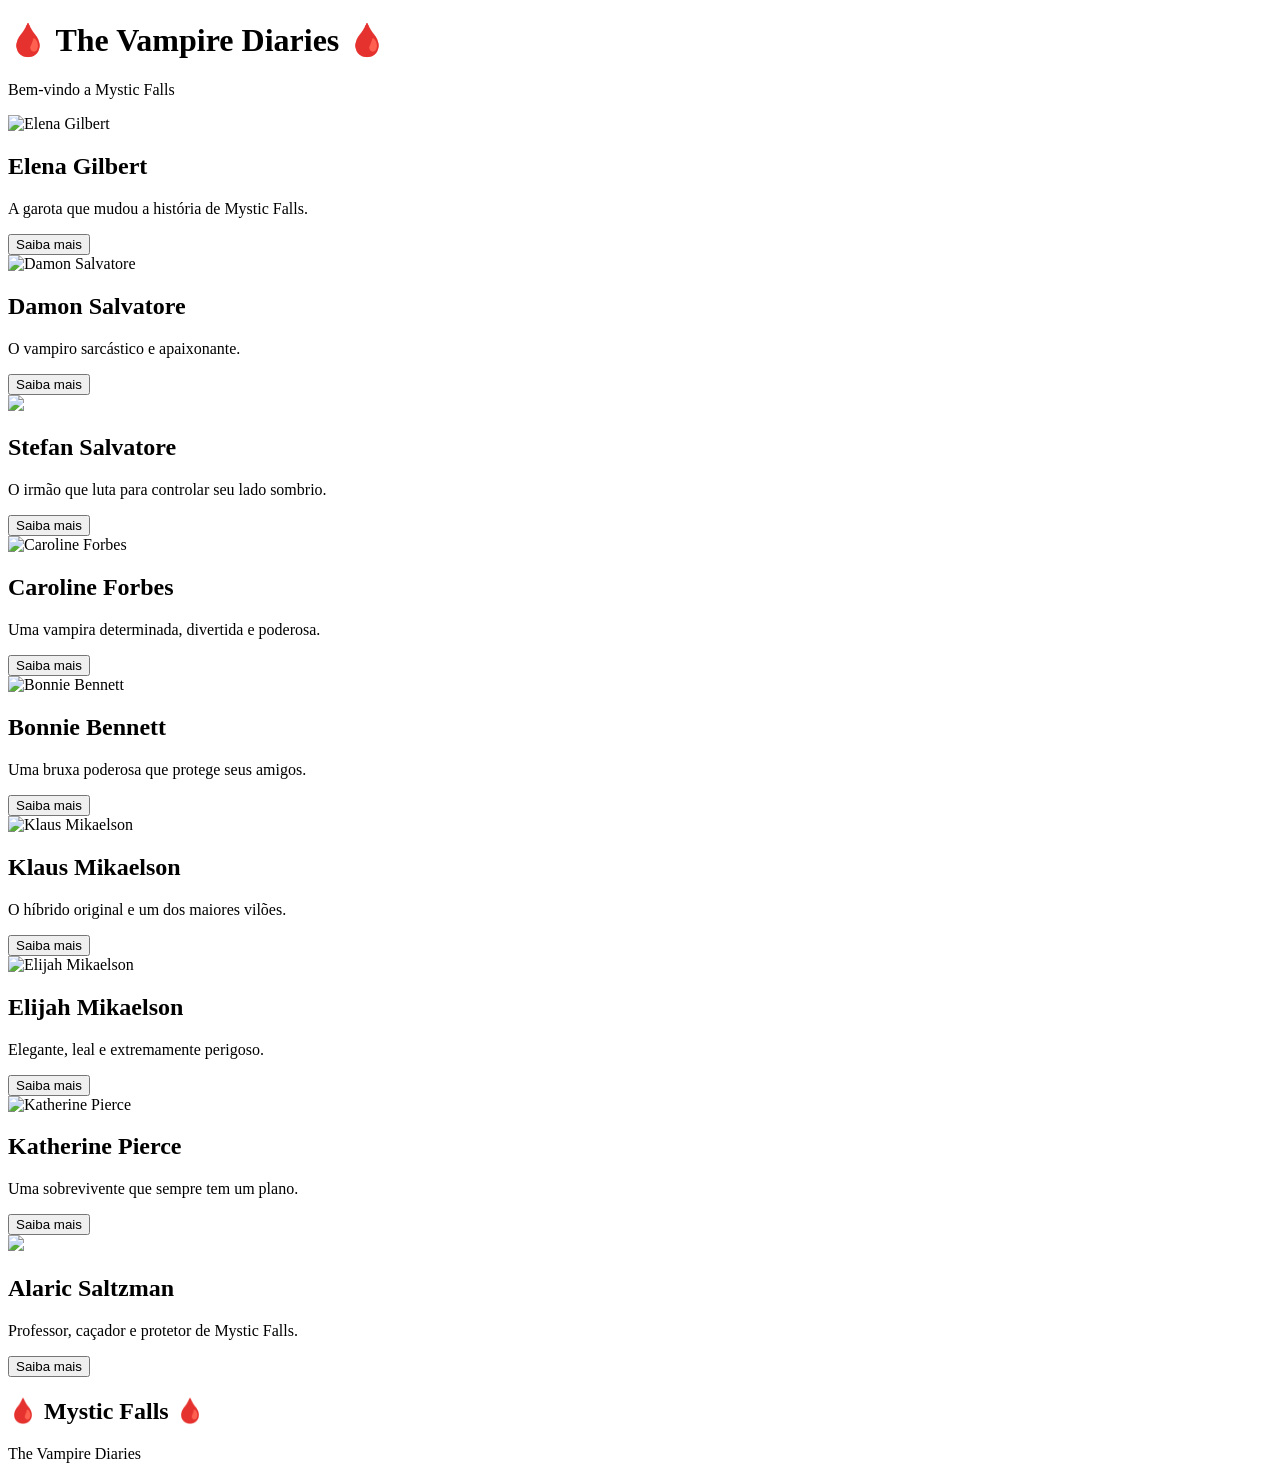
==== index.html @ 8960822f "Add files via upload" ====
<!DOCTYPE html>
<html lang="pt-BR">

<head>
    <meta charset="UTF-8">
    <meta name="viewport" content="width=device-width, initial-scale=1.0">
    <link rel="stylesheet" href="estilo.css">
    <title>The Vampire Diaries</title>
</head>

<body>

    <header>
        <h1>🩸 The Vampire Diaries 🩸</h1>
        <p>Bem-vindo a Mystic Falls</p>
    </header>

    <main>

        <div class="carta">
            <img src="https://encrypted-tbn0.gstatic.com/images?q=tbn:ANd9GcTzR7rph8L32gZEvXyWoQNfBjqVbIJA25y3wlsZLaKICQ&s=10" alt="Elena Gilbert">
            <h2>Elena Gilbert</h2>
            <p>A garota que mudou a história de Mystic Falls.</p>
            <button>Saiba mais</button>
        </div>

        <div class="carta">
            <img src="https://encrypted-tbn0.gstatic.com/images?q=tbn:ANd9GcSBvBLB5_7rWt_IcllbzPGZ4CF_elEvmKQqsPY3KsYUHA&s=10" alt="Damon Salvatore">
            <h2>Damon Salvatore</h2>
            <p>O vampiro sarcástico e apaixonante.</p>
            <button>Saiba mais</button>
        </div>

        <div class="carta">
            <img src="https://encrypted-tbn0.gstatic.com/images?q=tbn:ANd9GcSUQVvb8m-FnFYBumvJUGu-j1D2ZQr4YIQB0I7F3fX8uA&s=10" alhttps:t="Stefan Salvatore">
            <h2>Stefan Salvatore</h2>
            <p>O irmão que luta para controlar seu lado sombrio.</p>
            <button>Saiba mais</button>
        </div>

        <div class="carta">
            <img src="https://encrypted-tbn0.gstatic.com/images?q=tbn:ANd9GcRxNAnHGVhQoITVH6LRXyh4jAyGE1XQjYu2d-W3TDOiuQ&s=10" alt="Caroline Forbes">
            <h2>Caroline Forbes</h2>
            <p>Uma vampira determinada, divertida e poderosa.</p>
            <button>Saiba mais</button>
        </div>

        <div class="carta">
            <img src="https://encrypted-tbn0.gstatic.com/images?q=tbn:ANd9GcSMsZ8YcOAcZOAdJkZ7ElQXfpRwoG2SbflEwYPq-q27hA&s=10" alt="Bonnie Bennett">
            <h2>Bonnie Bennett</h2>
            <p>Uma bruxa poderosa que protege seus amigos.</p>
            <button>Saiba mais</button>
        </div>

        <div class="carta">
            <img src="https://encrypted-tbn0.gstatic.com/images?q=tbn:ANd9GcSlw19nx0emsfymuqScqRJ4_xnSN9DISHV6dxFSrGnD1A&s=10" alt="Klaus Mikaelson">
            <h2>Klaus Mikaelson</h2>
            <p>O híbrido original e um dos maiores vilões.</p>
            <button>Saiba mais</button>
        </div>

        <div class="carta">
            <img src="https://encrypted-tbn0.gstatic.com/images?q=tbn:ANd9GcSbzILSU-mzT9tTA_PAT6TaslO7KKo3iJJAeh451ixdPg&s=10" alt="Elijah Mikaelson">
            <h2>Elijah Mikaelson</h2>
            <p>Elegante, leal e extremamente perigoso.</p>
            <button>Saiba mais</button>
        </div>

        <div class="carta">
            <img src="https://encrypted-tbn0.gstatic.com/images?q=tbn:ANd9GcRBhEwV11uPOP3IUADNDyqNce2_8xW5xZxwER7SuhMdcQ&s=10" alt="Katherine Pierce">
            <h2>Katherine Pierce</h2>
            <p>Uma sobrevivente que sempre tem um plano.</p>
            <button>Saiba mais</button>
        </div>

        <div class="carta">
            <img src="https://encrypted-tbn0.gstatic.com/images?q=tbn:ANd9GcR4GDQT5atjcJW6O8Ehw42mICUARc-qXi-j438ROzDrlA&s=10" alhttps:t="Alaric Saltzman">
            <h2>Alaric Saltzman</h2>
            <p>Professor, caçador e protetor de Mystic Falls.</p>
            <button>Saiba mais</button>
        </div>

    </main>

    <footer>
        <h2>🩸 Mystic Falls 🩸</h2>
        <p>The Vampire Diaries</p>
    </footer>

</body>
</html>
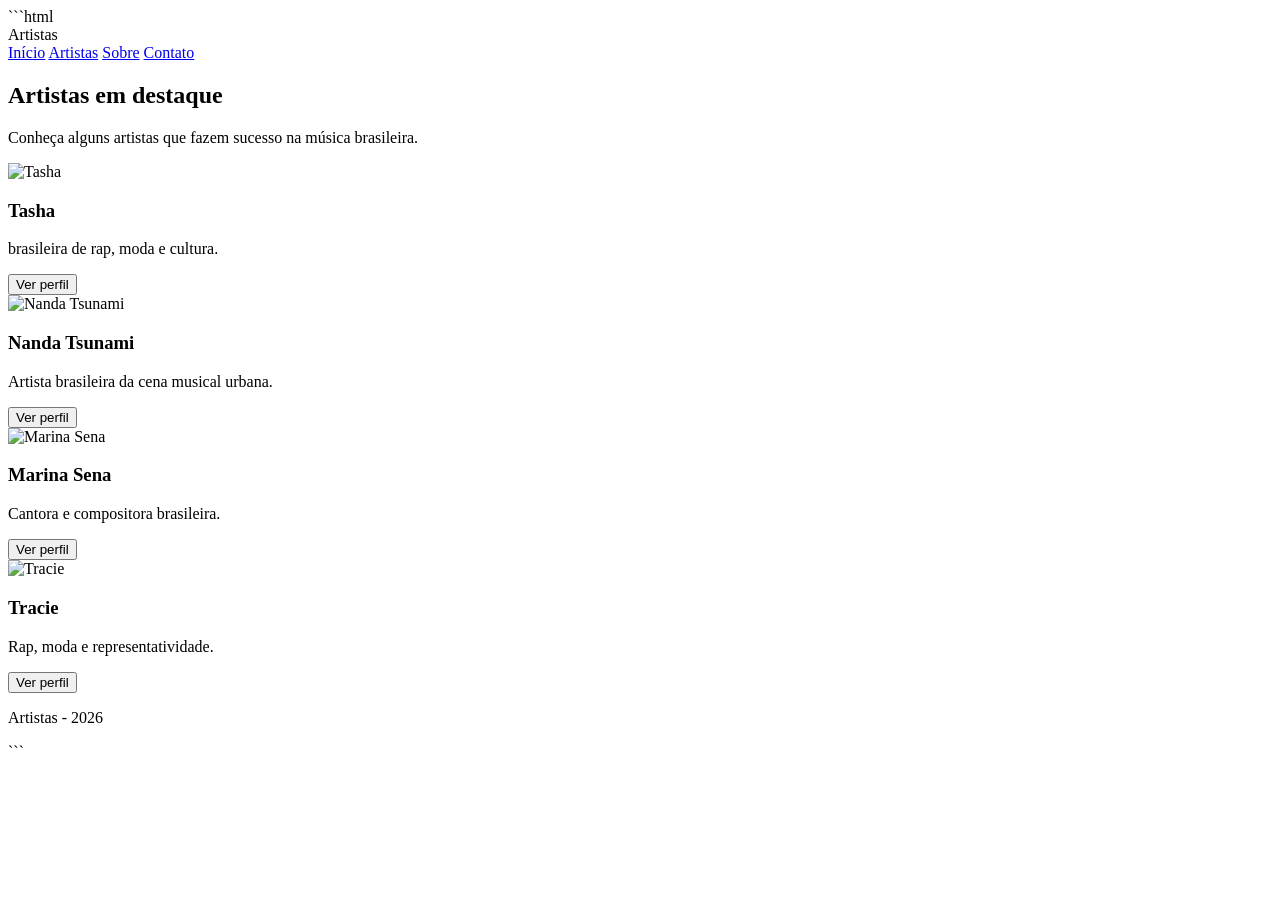
==== commit e0913ae2: "Add files via upload" ====
--- a/index.html
+++ b/index.html
@@ -1,91 +1,155 @@
+```html
 <!DOCTYPE html>
-<html lang="pt-BR">
+<html lang="pt-br">
 
 <head>
     <meta charset="UTF-8">
     <meta name="viewport" content="width=device-width, initial-scale=1.0">
+    <title>Artistas</title>
+
     <link rel="stylesheet" href="estilo.css">
-    <title>The Vampire Diaries</title>
 </head>
 
 <body>
 
     <header>
-        <h1>🩸 The Vampire Diaries 🩸</h1>
-        <p>Bem-vindo a Mystic Falls</p>
+
+        <div class="logo">
+            Artistas
+        </div>
+
+        <nav>
+            <a href="#">Início</a>
+            <a href="#">Artistas</a>
+            <a href="#">Sobre</a>
+            <a href="#">Contato</a>
+        </nav>
+
     </header>
+
 
     <main>
 
-        <div class="carta">
-            <img src="https://encrypted-tbn0.gstatic.com/images?q=tbn:ANd9GcTzR7rph8L32gZEvXyWoQNfBjqVbIJA25y3wlsZLaKICQ&s=10" alt="Elena Gilbert">
-            <h2>Elena Gilbert</h2>
-            <p>A garota que mudou a história de Mystic Falls.</p>
-            <button>Saiba mais</button>
-        </div>
+        <section class="produtos-section">
 
-        <div class="carta">
-            <img src="https://encrypted-tbn0.gstatic.com/images?q=tbn:ANd9GcSBvBLB5_7rWt_IcllbzPGZ4CF_elEvmKQqsPY3KsYUHA&s=10" alt="Damon Salvatore">
-            <h2>Damon Salvatore</h2>
-            <p>O vampiro sarcástico e apaixonante.</p>
-            <button>Saiba mais</button>
-        </div>
+            <h2>Artistas em destaque</h2>
 
-        <div class="carta">
-            <img src="https://encrypted-tbn0.gstatic.com/images?q=tbn:ANd9GcSUQVvb8m-FnFYBumvJUGu-j1D2ZQr4YIQB0I7F3fX8uA&s=10" alhttps:t="Stefan Salvatore">
-            <h2>Stefan Salvatore</h2>
-            <p>O irmão que luta para controlar seu lado sombrio.</p>
-            <button>Saiba mais</button>
-        </div>
+            <p class="subtitulo">
+                Conheça alguns artistas que fazem sucesso na música brasileira.
+            </p>
 
-        <div class="carta">
-            <img src="https://encrypted-tbn0.gstatic.com/images?q=tbn:ANd9GcRxNAnHGVhQoITVH6LRXyh4jAyGE1XQjYu2d-W3TDOiuQ&s=10" alt="Caroline Forbes">
-            <h2>Caroline Forbes</h2>
-            <p>Uma vampira determinada, divertida e poderosa.</p>
-            <button>Saiba mais</button>
-        </div>
 
-        <div class="carta">
-            <img src="https://encrypted-tbn0.gstatic.com/images?q=tbn:ANd9GcSMsZ8YcOAcZOAdJkZ7ElQXfpRwoG2SbflEwYPq-q27hA&s=10" alt="Bonnie Bennett">
-            <h2>Bonnie Bennett</h2>
-            <p>Uma bruxa poderosa que protege seus amigos.</p>
-            <button>Saiba mais</button>
-        </div>
+            <div class="produtos">
 
-        <div class="carta">
-            <img src="https://encrypted-tbn0.gstatic.com/images?q=tbn:ANd9GcSlw19nx0emsfymuqScqRJ4_xnSN9DISHV6dxFSrGnD1A&s=10" alt="Klaus Mikaelson">
-            <h2>Klaus Mikaelson</h2>
-            <p>O híbrido original e um dos maiores vilões.</p>
-            <button>Saiba mais</button>
-        </div>
 
-        <div class="carta">
-            <img src="https://encrypted-tbn0.gstatic.com/images?q=tbn:ANd9GcSbzILSU-mzT9tTA_PAT6TaslO7KKo3iJJAeh451ixdPg&s=10" alt="Elijah Mikaelson">
-            <h2>Elijah Mikaelson</h2>
-            <p>Elegante, leal e extremamente perigoso.</p>
-            <button>Saiba mais</button>
-        </div>
+                <!-- TASHA -->
 
-        <div class="carta">
-            <img src="https://encrypted-tbn0.gstatic.com/images?q=tbn:ANd9GcRBhEwV11uPOP3IUADNDyqNce2_8xW5xZxwER7SuhMdcQ&s=10" alt="Katherine Pierce">
-            <h2>Katherine Pierce</h2>
-            <p>Uma sobrevivente que sempre tem um plano.</p>
-            <button>Saiba mais</button>
-        </div>
+                <article class="produto">
 
-        <div class="carta">
-            <img src="https://encrypted-tbn0.gstatic.com/images?q=tbn:ANd9GcR4GDQT5atjcJW6O8Ehw42mICUARc-qXi-j438ROzDrlA&s=10" alhttps:t="Alaric Saltzman">
-            <h2>Alaric Saltzman</h2>
-            <p>Professor, caçador e protetor de Mystic Falls.</p>
-            <button>Saiba mais</button>
-        </div>
+                    <div class="imagem">
+                        <img src="https://encrypted-tbn0.gstatic.com/images?q=tbn:ANd9GcTsWAY4ac0k7qpf_ZHjSnpqZh3AUBCy4OmgNFg3UHlUkQ&s=10.jpg" alt="Tasha">
+                    </div>
+
+                    <div class="conteudo-card">
+
+                        <h3>Tasha</h3>
+
+                        <p>
+                         brasileira de rap, moda e cultura.
+                        </p>
+
+                        <button>Ver perfil</button>
+
+                    </div>
+
+                </article>
+
+
+                <!-- NANDA TSUNAMI -->
+
+                <article class="produto">
+
+                    <div class="imagem">
+                        <img src="https://encrypted-tbn0.gstatic.com/images?q=tbn:ANd9GcQai-C5orThUggYZ4CwMeqVno7pmibonj9FiFycS1ztYg&s=10.jpg" alt="Nanda Tsunami">
+                    </div>
+
+                    <div class="conteudo-card">
+
+                        <h3>Nanda Tsunami</h3>
+
+                        <p>
+                            Artista brasileira da cena musical urbana.
+                        </p>
+
+                        <button>Ver perfil</button>
+
+                    </div>
+
+                </article>
+
+
+                <!-- MARINA SENA -->
+
+                <article class="produto">
+
+                    <div class="imagem">
+                        <img src="https://encrypted-tbn0.gstatic.com/images?q=tbn:ANd9GcSuO1ekijMvZJWTnAds_Y8qUlAk6R1MJKymNr0n5jJASA&s=10.jpg" alt="Marina Sena">
+                    </div>
+
+                    <div class="conteudo-card">
+
+                        <h3>Marina Sena</h3>
+
+                        <p>
+                            Cantora e compositora brasileira.
+                        </p>
+
+                        <button>Ver perfil</button>
+
+                    </div>
+
+                </article>
+
+
+                <!-- TRACIE -->
+
+                <article class="produto">
+
+                    <div class="imagem">
+                        <img src="https://encrypted-tbn0.gstatic.com/images?q=tbn:ANd9GcRg0n7LXYEpplvEnbDhdegXlCbDA_EGS4iOxSmbmEuOXg&s=10.jpg" alt="Tracie">
+                    </div>
+
+                    <div class="conteudo-card">
+
+                        <h3>Tracie</h3>
+
+                        <p>
+                            Rap, moda e representatividade.
+                        </p>
+
+                        <button>Ver perfil</button>
+
+                    </div>
+
+                </article>
+
+
+            </div>
+
+        </section>
 
     </main>
 
+
     <footer>
-        <h2>🩸 Mystic Falls 🩸</h2>
-        <p>The Vampire Diaries</p>
+
+        <p>
+            Artistas - 2026
+        </p>
+
     </footer>
 
 </body>
+
 </html>
+```
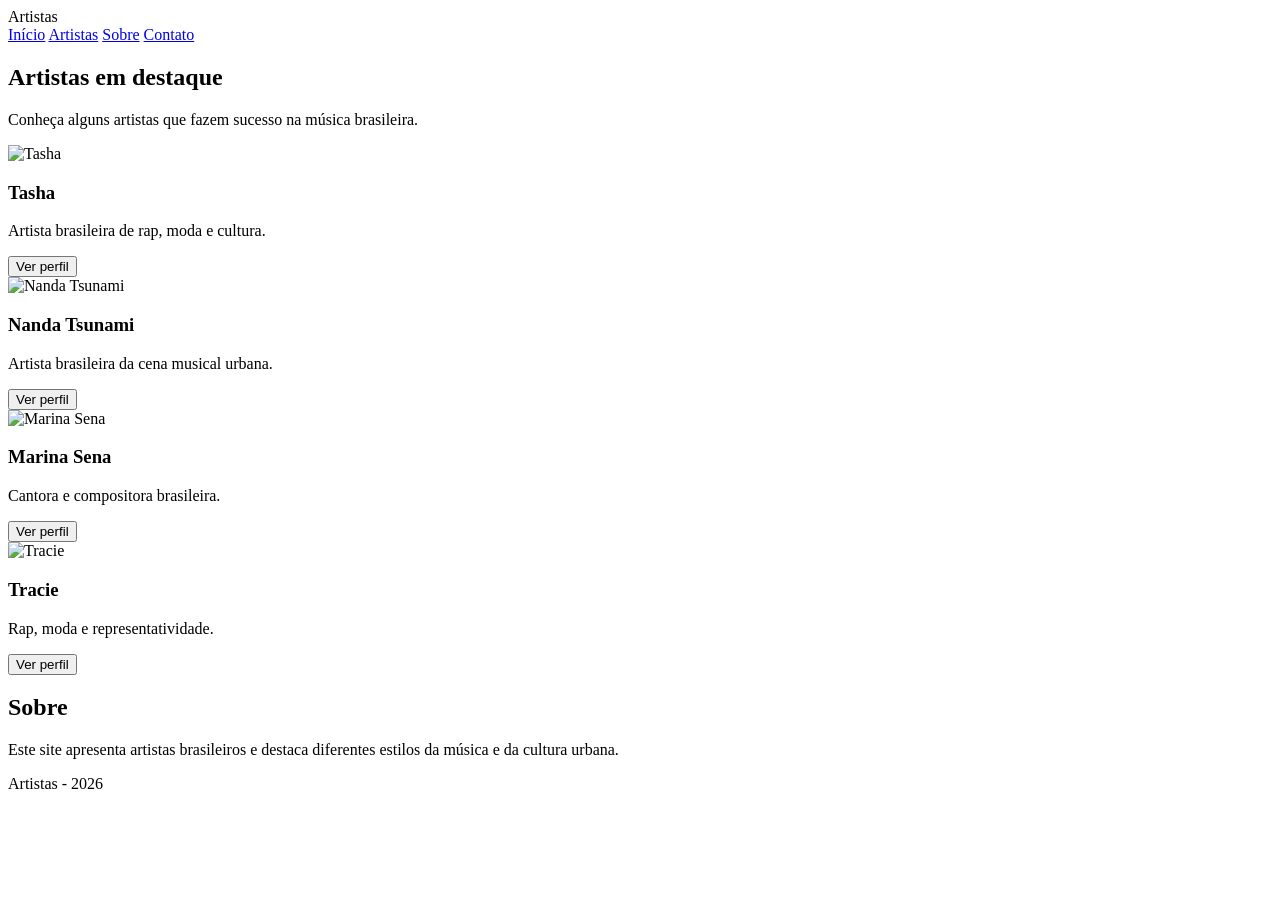
==== commit d71123e7: "Codigo ajustado" ====
--- a/index.html
+++ b/index.html
@@ -1,10 +1,10 @@
-```html
 <!DOCTYPE html>
 <html lang="pt-br">
 
 <head>
     <meta charset="UTF-8">
     <meta name="viewport" content="width=device-width, initial-scale=1.0">
+
     <title>Artistas</title>
 
     <link rel="stylesheet" href="estilo.css">
@@ -12,6 +12,7 @@
 
 <body>
 
+    <!-- CABEÇALHO -->
     <header>
 
         <div class="logo">
@@ -20,17 +21,18 @@
 
         <nav>
             <a href="#">Início</a>
-            <a href="#">Artistas</a>
-            <a href="#">Sobre</a>
-            <a href="#">Contato</a>
+            <a href="#artistas">Artistas</a>
+            <a href="#sobre">Sobre</a>
+            <a href="#contato">Contato</a>
         </nav>
 
     </header>
 
 
+    <!-- CONTEÚDO PRINCIPAL -->
     <main>
 
-        <section class="produtos-section">
+        <section class="produtos-section" id="artistas">
 
             <h2>Artistas em destaque</h2>
 
@@ -39,15 +41,19 @@
             </p>
 
 
+            <!-- GRID -->
             <div class="produtos">
 
 
-                <!-- TASHA -->
-
+                <!-- ARTISTA 1 -->
                 <article class="produto">
 
                     <div class="imagem">
-                        <img src="https://encrypted-tbn0.gstatic.com/images?q=tbn:ANd9GcTsWAY4ac0k7qpf_ZHjSnpqZh3AUBCy4OmgNFg3UHlUkQ&s=10.jpg" alt="Tasha">
+
+                        <img
+                            src="https://encrypted-tbn0.gstatic.com/images?q=tbn:ANd9GcTsWAY4ac0k7qpf_ZHjSnpqZh3AUBCy4OmgNFg3UHlUkQ&s"
+                            alt="Tasha">
+
                     </div>
 
                     <div class="conteudo-card">
@@ -55,22 +61,27 @@
                         <h3>Tasha</h3>
 
                         <p>
-                         brasileira de rap, moda e cultura.
+                            Artista brasileira de rap, moda e cultura.
                         </p>
 
-                        <button>Ver perfil</button>
+                        <button type="button">
+                            Ver perfil
+                        </button>
 
                     </div>
 
                 </article>
 
 
-                <!-- NANDA TSUNAMI -->
-
+                <!-- ARTISTA 2 -->
                 <article class="produto">
 
                     <div class="imagem">
-                        <img src="https://encrypted-tbn0.gstatic.com/images?q=tbn:ANd9GcQai-C5orThUggYZ4CwMeqVno7pmibonj9FiFycS1ztYg&s=10.jpg" alt="Nanda Tsunami">
+
+                        <img
+                            src="https://encrypted-tbn0.gstatic.com/images?q=tbn:ANd9GcQai-C5orThUggYZ4CwMeqVno7pmibonj9FiFycS1ztYg&s"
+                            alt="Nanda Tsunami">
+
                     </div>
 
                     <div class="conteudo-card">
@@ -81,19 +92,24 @@
                             Artista brasileira da cena musical urbana.
                         </p>
 
-                        <button>Ver perfil</button>
+                        <button type="button">
+                            Ver perfil
+                        </button>
 
                     </div>
 
                 </article>
 
 
-                <!-- MARINA SENA -->
-
+                <!-- ARTISTA 3 -->
                 <article class="produto">
 
                     <div class="imagem">
-                        <img src="https://encrypted-tbn0.gstatic.com/images?q=tbn:ANd9GcSuO1ekijMvZJWTnAds_Y8qUlAk6R1MJKymNr0n5jJASA&s=10.jpg" alt="Marina Sena">
+
+                        <img
+                            src="https://encrypted-tbn0.gstatic.com/images?q=tbn:ANd9GcSuO1ekijMvZJWTnAds_Y8qUlAk6R1MJKymNr0n5jJASA&s"
+                            alt="Marina Sena">
+
                     </div>
 
                     <div class="conteudo-card">
@@ -104,19 +120,24 @@
                             Cantora e compositora brasileira.
                         </p>
 
-                        <button>Ver perfil</button>
+                        <button type="button">
+                            Ver perfil
+                        </button>
 
                     </div>
 
                 </article>
 
 
-                <!-- TRACIE -->
-
+                <!-- ARTISTA 4 -->
                 <article class="produto">
 
                     <div class="imagem">
-                        <img src="https://encrypted-tbn0.gstatic.com/images?q=tbn:ANd9GcRg0n7LXYEpplvEnbDhdegXlCbDA_EGS4iOxSmbmEuOXg&s=10.jpg" alt="Tracie">
+
+                        <img
+                            src="https://encrypted-tbn0.gstatic.com/images?q=tbn:ANd9GcRg0n7LXYEpplvEnbDhdegXlCbDA_EGS4iOxSmbmEuOXg&s"
+                            alt="Tracie">
+
                     </div>
 
                     <div class="conteudo-card">
@@ -127,7 +148,9 @@
                             Rap, moda e representatividade.
                         </p>
 
-                        <button>Ver perfil</button>
+                        <button type="button">
+                            Ver perfil
+                        </button>
 
                     </div>
 
@@ -138,10 +161,24 @@
 
         </section>
 
+
+        <!-- SOBRE -->
+        <section id="sobre" class="produtos-section">
+
+            <h2>Sobre</h2>
+
+            <p class="subtitulo">
+                Este site apresenta artistas brasileiros e destaca
+                diferentes estilos da música e da cultura urbana.
+            </p>
+
+        </section>
+
     </main>
 
 
-    <footer>
+    <!-- RODAPÉ -->
+    <footer id="contato">
 
         <p>
             Artistas - 2026
@@ -151,5 +188,4 @@
 
 </body>
 
-</html>
-```
+</html>
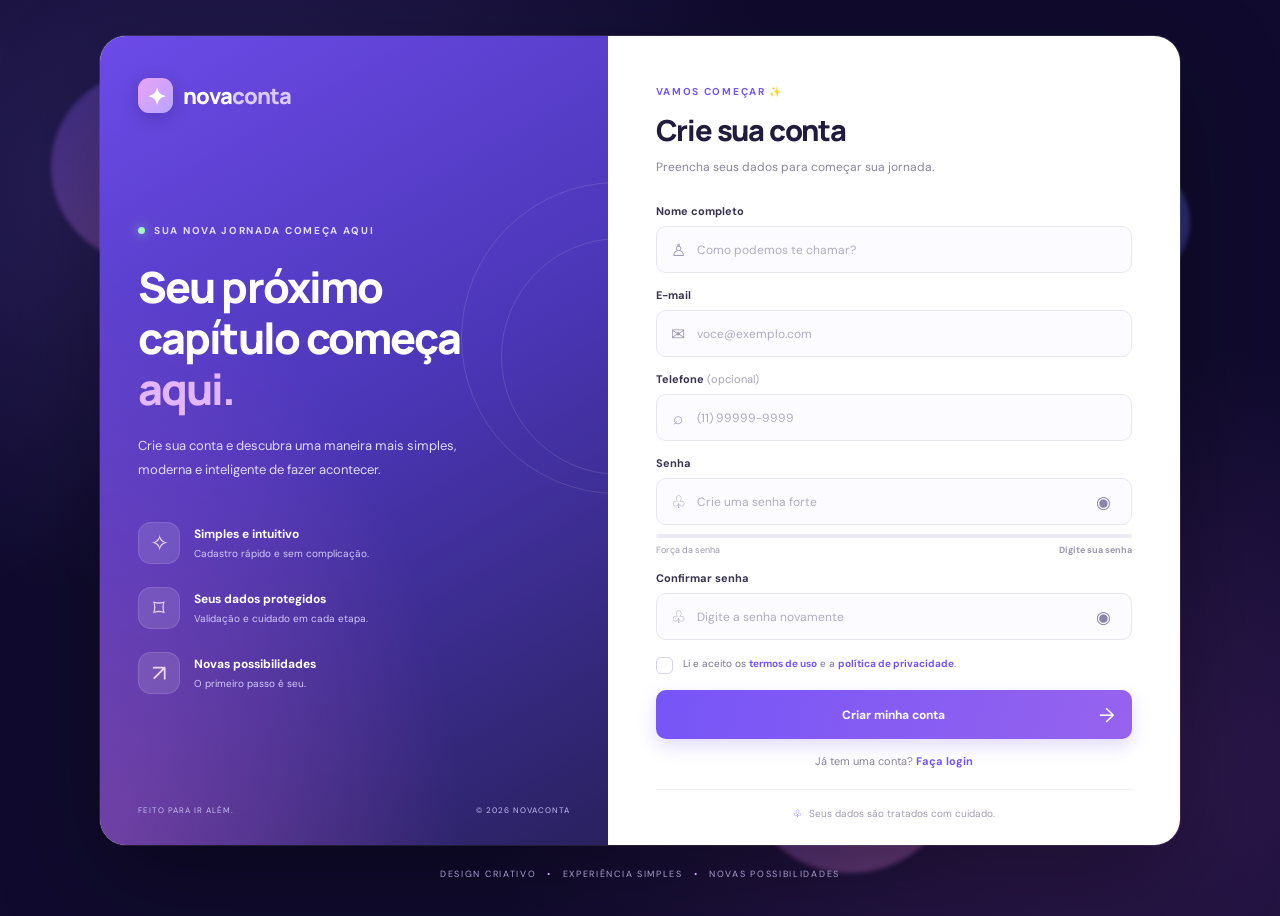
==== commit 24fc362a: "Add files via upload" ====
--- a/index.html
+++ b/index.html
@@ -1,191 +1,249 @@
+
 <!DOCTYPE html>
-<html lang="pt-br">
-
+<html lang="pt-BR">
 <head>
     <meta charset="UTF-8">
     <meta name="viewport" content="width=device-width, initial-scale=1.0">
-
-    <title>Artistas</title>
-
+    <meta name="theme-color" content="#100b2e">
+    <title>NovaConta | Crie seu cadastro</title>
     <link rel="stylesheet" href="estilo.css">
+    <script src="scripts.js" defer></script>
 </head>
-
 <body>
 
-    <!-- CABEÇALHO -->
-    <header>
-
-        <div class="logo">
-            Artistas
-        </div>
-
-        <nav>
-            <a href="#">Início</a>
-            <a href="#artistas">Artistas</a>
-            <a href="#sobre">Sobre</a>
-            <a href="#contato">Contato</a>
-        </nav>
-
-    </header>
-
-
-    <!-- CONTEÚDO PRINCIPAL -->
-    <main>
-
-        <section class="produtos-section" id="artistas">
-
-            <h2>Artistas em destaque</h2>
-
-            <p class="subtitulo">
-                Conheça alguns artistas que fazem sucesso na música brasileira.
-            </p>
-
-
-            <!-- GRID -->
-            <div class="produtos">
-
-
-                <!-- ARTISTA 1 -->
-                <article class="produto">
-
-                    <div class="imagem">
-
-                        <img
-                            src="https://encrypted-tbn0.gstatic.com/images?q=tbn:ANd9GcTsWAY4ac0k7qpf_ZHjSnpqZh3AUBCy4OmgNFg3UHlUkQ&s"
-                            alt="Tasha">
-
-                    </div>
-
-                    <div class="conteudo-card">
-
-                        <h3>Tasha</h3>
-
-                        <p>
-                            Artista brasileira de rap, moda e cultura.
-                        </p>
-
-                        <button type="button">
-                            Ver perfil
-                        </button>
-
-                    </div>
-
-                </article>
-
-
-                <!-- ARTISTA 2 -->
-                <article class="produto">
-
-                    <div class="imagem">
-
-                        <img
-                            src="https://encrypted-tbn0.gstatic.com/images?q=tbn:ANd9GcQai-C5orThUggYZ4CwMeqVno7pmibonj9FiFycS1ztYg&s"
-                            alt="Nanda Tsunami">
-
-                    </div>
-
-                    <div class="conteudo-card">
-
-                        <h3>Nanda Tsunami</h3>
-
-                        <p>
-                            Artista brasileira da cena musical urbana.
-                        </p>
-
-                        <button type="button">
-                            Ver perfil
-                        </button>
-
-                    </div>
-
-                </article>
-
-
-                <!-- ARTISTA 3 -->
-                <article class="produto">
-
-                    <div class="imagem">
-
-                        <img
-                            src="https://encrypted-tbn0.gstatic.com/images?q=tbn:ANd9GcSuO1ekijMvZJWTnAds_Y8qUlAk6R1MJKymNr0n5jJASA&s"
-                            alt="Marina Sena">
-
-                    </div>
-
-                    <div class="conteudo-card">
-
-                        <h3>Marina Sena</h3>
-
-                        <p>
-                            Cantora e compositora brasileira.
-                        </p>
-
-                        <button type="button">
-                            Ver perfil
-                        </button>
-
-                    </div>
-
-                </article>
-
-
-                <!-- ARTISTA 4 -->
-                <article class="produto">
-
-                    <div class="imagem">
-
-                        <img
-                            src="https://encrypted-tbn0.gstatic.com/images?q=tbn:ANd9GcRg0n7LXYEpplvEnbDhdegXlCbDA_EGS4iOxSmbmEuOXg&s"
-                            alt="Tracie">
-
-                    </div>
-
-                    <div class="conteudo-card">
-
-                        <h3>Tracie</h3>
-
-                        <p>
-                            Rap, moda e representatividade.
-                        </p>
-
-                        <button type="button">
-                            Ver perfil
-                        </button>
-
-                    </div>
-
-                </article>
-
-
+    <div class="background-effects" aria-hidden="true">
+        <span class="orb orb-1"></span>
+        <span class="orb orb-2"></span>
+        <span class="orb orb-3"></span>
+    </div>
+
+    <main class="page-container">
+
+        <section class="signup-card">
+
+            <div class="side-panel">
+                <div class="brand">
+                    <div class="brand-icon">✦</div>
+                    <span>nova<span class="brand-highlight">conta</span></span>
+                </div>
+
+                <div class="side-content">
+                    <span class="eyebrow">
+                        <span class="status-dot"></span>
+                        SUA NOVA JORNADA COMEÇA AQUI
+                    </span>
+
+                    <h1>Seu próximo capítulo começa <span>aqui.</span></h1>
+
+                    <p>
+                        Crie sua conta e descubra uma maneira mais simples,
+                        moderna e inteligente de fazer acontecer.
+                    </p>
+
+                    <div class="benefits">
+                        <div class="benefit">
+                            <span class="benefit-icon">✧</span>
+                            <div>
+                                <strong>Simples e intuitivo</strong>
+                                <small>Cadastro rápido e sem complicação.</small>
+                            </div>
+                        </div>
+
+                        <div class="benefit">
+                            <span class="benefit-icon">⌑</span>
+                            <div>
+                                <strong>Seus dados protegidos</strong>
+                                <small>Validação e cuidado em cada etapa.</small>
+                            </div>
+                        </div>
+
+                        <div class="benefit">
+                            <span class="benefit-icon">↗</span>
+                            <div>
+                                <strong>Novas possibilidades</strong>
+                                <small>O primeiro passo é seu.</small>
+                            </div>
+                        </div>
+                    </div>
+                </div>
+
+                <div class="side-footer">
+                    <span>FEITO PARA IR ALÉM.</span>
+                    <span>© 2026 NOVACONTA</span>
+                </div>
             </div>
 
+            <div class="form-panel">
+
+                <div class="mobile-brand">
+                    <div class="brand-icon">✦</div>
+                    <span>nova<span class="brand-highlight">conta</span></span>
+                </div>
+
+                <header class="form-header">
+                    <span class="step-label">VAMOS COMEÇAR ✨</span>
+                    <h2>Crie sua conta</h2>
+                    <p>Preencha seus dados para começar sua jornada.</p>
+                </header>
+
+                <form id="signupForm" novalidate>
+
+                    <div class="field">
+                        <label for="nome">Nome completo</label>
+                        <div class="input-wrap">
+                            <span class="input-icon" aria-hidden="true">♙</span>
+                            <input
+                                type="text"
+                                id="nome"
+                                name="nome"
+                                placeholder="Como podemos te chamar?"
+                                autocomplete="name"
+                                minlength="3"
+                                maxlength="100"
+                                required
+                            >
+                        </div>
+                        <small class="field-message" id="nomeMessage"></small>
+                    </div>
+
+                    <div class="field">
+                        <label for="email">E-mail</label>
+                        <div class="input-wrap">
+                            <span class="input-icon" aria-hidden="true">✉</span>
+                            <input
+                                type="email"
+                                id="email"
+                                name="email"
+                                placeholder="voce@exemplo.com"
+                                autocomplete="email"
+                                maxlength="254"
+                                required
+                            >
+                        </div>
+                        <small class="field-message" id="emailMessage"></small>
+                    </div>
+
+                    <div class="field">
+                        <label for="telefone">Telefone <span class="optional">(opcional)</span></label>
+                        <div class="input-wrap">
+                            <span class="input-icon" aria-hidden="true">⌕</span>
+                            <input
+                                type="tel"
+                                id="telefone"
+                                name="telefone"
+                                placeholder="(11) 99999-9999"
+                                autocomplete="tel"
+                                maxlength="15"
+                            >
+                        </div>
+                        <small class="field-message" id="telefoneMessage"></small>
+                    </div>
+
+                    <div class="field">
+                        <label for="senha">Senha</label>
+                        <div class="input-wrap">
+                            <span class="input-icon" aria-hidden="true">♧</span>
+                            <input
+                                type="password"
+                                id="senha"
+                                name="senha"
+                                placeholder="Crie uma senha forte"
+                                autocomplete="new-password"
+                                minlength="8"
+                                maxlength="72"
+                                required
+                            >
+                            <button
+                                type="button"
+                                class="toggle-password"
+                                data-target="senha"
+                                aria-label="Mostrar senha"
+                                aria-pressed="false"
+                            >◉</button>
+                        </div>
+
+                        <div class="password-strength">
+                            <div class="strength-track">
+                                <span id="strengthBar"></span>
+                            </div>
+                            <div class="strength-info">
+                                <span>Força da senha</span>
+                                <strong id="strengthText">Digite sua senha</strong>
+                            </div>
+                        </div>
+
+                        <small class="field-message" id="senhaMessage"></small>
+                    </div>
+
+                    <div class="field">
+                        <label for="confirmarSenha">Confirmar senha</label>
+                        <div class="input-wrap">
+                            <span class="input-icon" aria-hidden="true">♧</span>
+                            <input
+                                type="password"
+                                id="confirmarSenha"
+                                name="confirmarSenha"
+                                placeholder="Digite a senha novamente"
+                                autocomplete="new-password"
+                                minlength="8"
+                                maxlength="72"
+                                required
+                            >
+                            <button
+                                type="button"
+                                class="toggle-password"
+                                data-target="confirmarSenha"
+                                aria-label="Mostrar confirmação de senha"
+                                aria-pressed="false"
+                            >◉</button>
+                        </div>
+                        <small class="field-message" id="confirmarSenhaMessage"></small>
+                    </div>
+
+                    <label class="terms">
+                        <input type="checkbox" id="termos" name="termos" required>
+                        <span class="custom-checkbox"></span>
+                        <span>
+                            Li e aceito os <a href="#termos-info" id="termsLink">termos de uso</a>
+                            e a <a href="#privacidade-info" id="privacyLink">política de privacidade</a>.
+                        </span>
+                    </label>
+
+                    <small class="field-message terms-message" id="termosMessage"></small>
+
+                    <button type="submit" class="submit-button" id="submitButton">
+                        <span id="buttonText">Criar minha conta</span>
+                        <span class="button-arrow" aria-hidden="true">→</span>
+                    </button>
+
+                    <p class="login-link">
+                        Já tem uma conta?
+                        <a href="#entrar" id="loginLink">Faça login</a>
+                    </p>
+
+                    <div
+                        id="feedback"
+                        class="feedback"
+                        role="status"
+                        aria-live="polite"
+                        hidden
+                    ></div>
+
+                </form>
+
+                <div class="form-bottom">
+                    <span class="lock-icon">♧</span>
+                    Seus dados são tratados com cuidado.
+                </div>
+
+            </div>
         </section>
 
-
-        <!-- SOBRE -->
-        <section id="sobre" class="produtos-section">
-
-            <h2>Sobre</h2>
-
-            <p class="subtitulo">
-                Este site apresenta artistas brasileiros e destaca
-                diferentes estilos da música e da cultura urbana.
-            </p>
-
-        </section>
+        <p class="page-caption">
+            DESIGN CRIATIVO <span>•</span> EXPERIÊNCIA SIMPLES <span>•</span> NOVAS POSSIBILIDADES
+        </p>
 
     </main>
 
-
-    <!-- RODAPÉ -->
-    <footer id="contato">
-
-        <p>
-            Artistas - 2026
-        </p>
-
-    </footer>
-
 </body>
-
-</html>+</html>
--- a/estilo.css
+++ b/estilo.css
@@ -0,0 +1,794 @@
+
+@import url('https://fonts.googleapis.com/css2?family=DM+Sans:wght@400;500;600;700&family=Manrope:wght@400;500;600;700;800&display=swap');
+
+:root {
+    --bg: #100b2e;
+    --card: #ffffff;
+    --primary: #7655f7;
+    --primary-dark: #6040e8;
+    --pink: #f5a0e5;
+    --text: #211c3c;
+    --muted: #89869d;
+    --border: #e9e6f2;
+    --success: #16865c;
+    --error: #d83f63;
+}
+
+* {
+    box-sizing: border-box;
+    margin: 0;
+    padding: 0;
+}
+
+html {
+    min-height: 100%;
+    scroll-behavior: smooth;
+}
+
+body {
+    min-height: 100vh;
+    padding: 36px 20px;
+    display: flex;
+    align-items: center;
+    justify-content: center;
+    position: relative;
+    overflow-x: hidden;
+    background:
+        radial-gradient(ellipse at 15% 20%, #29205a 0%, transparent 40%),
+        radial-gradient(ellipse at 85% 85%, #30194f 0%, transparent 40%),
+        var(--bg);
+    color: var(--text);
+    font-family: 'DM Sans', sans-serif;
+}
+
+button,
+input {
+    font: inherit;
+}
+
+button,
+a,
+input {
+    -webkit-tap-highlight-color: transparent;
+}
+
+button:focus-visible,
+a:focus-visible,
+input:focus-visible {
+    outline: 3px solid #b8a8ff;
+    outline-offset: 3px;
+}
+
+.background-effects {
+    position: fixed;
+    inset: 0;
+    overflow: hidden;
+    pointer-events: none;
+    z-index: 0;
+}
+
+.orb {
+    position: absolute;
+    display: block;
+    border-radius: 50%;
+    filter: blur(2px);
+    opacity: 0.35;
+    animation: float 9s ease-in-out infinite;
+}
+
+.orb-1 {
+    width: 190px;
+    height: 190px;
+    background: linear-gradient(135deg, #7655f7, #ed86dc);
+    top: 8%;
+    left: 4%;
+}
+
+.orb-2 {
+    width: 120px;
+    height: 120px;
+    background: linear-gradient(135deg, #35c8e7, #7655f7);
+    right: 7%;
+    top: 18%;
+    animation-delay: -3s;
+}
+
+.orb-3 {
+    width: 220px;
+    height: 220px;
+    background: linear-gradient(135deg, #9d62f3, #ed86dc);
+    bottom: 3%;
+    right: 25%;
+    animation-delay: -5s;
+}
+
+.page-container {
+    width: 100%;
+    max-width: 1080px;
+    position: relative;
+    z-index: 1;
+    animation: appear 0.8s ease both;
+}
+
+.signup-card {
+    display: grid;
+    grid-template-columns: 0.94fr 1.06fr;
+    background: var(--card);
+    border-radius: 26px;
+    overflow: hidden;
+    box-shadow:
+        0 35px 100px rgba(0, 0, 0, 0.35),
+        0 0 0 1px rgba(255, 255, 255, 0.12);
+}
+
+/* PAINEL COLORIDO */
+
+.side-panel {
+    min-height: 720px;
+    padding: 42px 38px 30px;
+    display: flex;
+    flex-direction: column;
+    justify-content: space-between;
+    position: relative;
+    overflow: hidden;
+    color: white;
+    background:
+        radial-gradient(ellipse at 0% 100%, rgba(236, 113, 220, 0.30), transparent 50%),
+        linear-gradient(150deg, #6c4be8 0%, #4b36b7 48%, #29215f 100%);
+}
+
+.side-panel::before,
+.side-panel::after {
+    content: "";
+    position: absolute;
+    border: 1px solid rgba(255, 255, 255, 0.12);
+    border-radius: 50%;
+    pointer-events: none;
+}
+
+.side-panel::before {
+    width: 310px;
+    height: 310px;
+    right: -165px;
+    top: 18%;
+}
+
+.side-panel::after {
+    width: 235px;
+    height: 235px;
+    right: -130px;
+    top: 25%;
+}
+
+.brand,
+.mobile-brand {
+    display: flex;
+    align-items: center;
+    gap: 10px;
+    font-family: 'Manrope', sans-serif;
+    font-size: 22px;
+    font-weight: 800;
+    letter-spacing: -1px;
+}
+
+.brand-icon {
+    width: 35px;
+    height: 35px;
+    display: grid;
+    place-items: center;
+    border-radius: 11px;
+    color: white;
+    font-size: 23px;
+    background: linear-gradient(135deg, #e9a3f6, #b9a4ff);
+    box-shadow: 0 5px 18px rgba(15, 7, 55, 0.2);
+}
+
+.brand-highlight {
+    color: #d9caff;
+}
+
+.side-content {
+    margin: 65px 0;
+    position: relative;
+    z-index: 1;
+}
+
+.eyebrow,
+.step-label {
+    font-size: 10px;
+    letter-spacing: 1.7px;
+    font-weight: 700;
+}
+
+.eyebrow {
+    display: flex;
+    align-items: center;
+    gap: 9px;
+    color: #e4dcff;
+}
+
+.status-dot {
+    width: 7px;
+    height: 7px;
+    border-radius: 50%;
+    background: #a4f3c4;
+    box-shadow: 0 0 12px rgba(164, 243, 196, 0.7);
+}
+
+.side-content h1 {
+    margin-top: 25px;
+    max-width: 390px;
+    font-family: 'Manrope', sans-serif;
+    font-size: clamp(32px, 3.4vw, 43px);
+    line-height: 1.18;
+    letter-spacing: -1.9px;
+    font-weight: 800;
+}
+
+.side-content h1 span {
+    display: inline;
+    color: #e3b6ff;
+}
+
+.side-content > p {
+    margin-top: 19px;
+    max-width: 340px;
+    font-size: 13px;
+    line-height: 1.9;
+    color: #e0dafc;
+}
+
+.benefits {
+    margin-top: 39px;
+    display: grid;
+    gap: 23px;
+}
+
+.benefit {
+    display: flex;
+    align-items: center;
+    gap: 14px;
+}
+
+.benefit-icon {
+    width: 42px;
+    height: 42px;
+    flex-shrink: 0;
+    display: grid;
+    place-items: center;
+    border-radius: 13px;
+    color: #f0d7ff;
+    font-size: 23px;
+    background: rgba(255, 255, 255, 0.12);
+    border: 1px solid rgba(255, 255, 255, 0.12);
+}
+
+.benefit strong,
+.benefit small {
+    display: block;
+}
+
+.benefit strong {
+    font-size: 12px;
+    font-weight: 700;
+}
+
+.benefit small {
+    margin-top: 5px;
+    font-size: 10px;
+    color: #d3cafa;
+}
+
+.side-footer {
+    display: flex;
+    justify-content: space-between;
+    gap: 10px;
+    font-size: 8px;
+    letter-spacing: 1px;
+    color: #c7bdf5;
+}
+
+.mobile-brand {
+    display: none;
+}
+
+/* FORMULÁRIO */
+
+.form-panel {
+    padding: 43px 48px 25px;
+    min-width: 0;
+}
+
+.form-header {
+    margin-bottom: 27px;
+}
+
+.step-label {
+    color: var(--primary);
+}
+
+.form-header h2 {
+    margin-top: 10px;
+    font-family: 'Manrope', sans-serif;
+    font-size: 29px;
+    letter-spacing: -1.2px;
+    font-weight: 800;
+}
+
+.form-header p {
+    margin-top: 7px;
+    color: var(--muted);
+    font-size: 12px;
+    line-height: 1.7;
+}
+
+#signupForm {
+    display: flex;
+    flex-direction: column;
+    gap: 15px;
+}
+
+.field {
+    min-width: 0;
+}
+
+.field label {
+    display: block;
+    margin-bottom: 8px;
+    font-size: 11px;
+    font-weight: 700;
+    color: #39334f;
+}
+
+.optional {
+    color: #a6a1b6;
+    font-weight: 400;
+}
+
+.input-wrap {
+    min-height: 47px;
+    display: flex;
+    align-items: center;
+    gap: 10px;
+    padding: 0 13px;
+    border: 1px solid var(--border);
+    border-radius: 10px;
+    background: #fcfbff;
+    transition: border-color 0.2s, box-shadow 0.2s, background 0.2s;
+}
+
+.input-wrap:focus-within {
+    border-color: var(--primary);
+    background: white;
+    box-shadow: 0 0 0 3px rgba(118, 85, 247, 0.10);
+}
+
+.input-icon {
+    width: 17px;
+    flex-shrink: 0;
+    text-align: center;
+    font-size: 17px;
+    color: #a19ab8;
+}
+
+.input-wrap input {
+    width: 100%;
+    min-width: 0;
+    height: 45px;
+    border: none;
+    outline: none;
+    background: transparent;
+    color: var(--text);
+    font-size: 12px;
+}
+
+.input-wrap input::placeholder {
+    color: #b0acc0;
+    opacity: 1;
+}
+
+.input-wrap input:focus-visible {
+    outline: none;
+}
+
+.toggle-password {
+    flex-shrink: 0;
+    width: 29px;
+    height: 32px;
+    display: grid;
+    place-items: center;
+    border: none;
+    border-radius: 7px;
+    background: transparent;
+    color: #8c83aa;
+    cursor: pointer;
+    font-size: 17px;
+    transition: background 0.2s, color 0.2s;
+}
+
+.toggle-password:hover {
+    background: #eee9ff;
+    color: var(--primary);
+}
+
+.field-message {
+    display: block;
+    margin-top: 5px;
+    font-size: 10px;
+    line-height: 1.5;
+    color: var(--error);
+}
+
+.field-message:empty {
+    display: none;
+}
+
+.field.invalid .input-wrap {
+    border-color: #e76d87;
+    background: #fff9fa;
+}
+
+.field.valid .input-wrap {
+    border-color: #76c9a7;
+}
+
+/* FORÇA DA SENHA */
+
+.password-strength {
+    margin-top: 9px;
+}
+
+.strength-track {
+    width: 100%;
+    height: 4px;
+    overflow: hidden;
+    border-radius: 10px;
+    background: #eeeaf5;
+}
+
+.strength-track span {
+    display: block;
+    width: 0;
+    height: 100%;
+    border-radius: inherit;
+    transition: width 0.25s ease, background 0.25s ease;
+}
+
+.strength-info {
+    display: flex;
+    align-items: center;
+    justify-content: space-between;
+    gap: 10px;
+    margin-top: 6px;
+    font-size: 9px;
+    color: #9c97ae;
+}
+
+.strength-info strong {
+    font-weight: 700;
+    color: #9c97ae;
+}
+
+/* TERMOS */
+
+.terms {
+    display: flex;
+    align-items: flex-start;
+    gap: 10px;
+    position: relative;
+    cursor: pointer;
+    font-size: 10px;
+    line-height: 1.8;
+    color: #77718d;
+}
+
+.terms input {
+    position: absolute;
+    width: 17px;
+    height: 17px;
+    top: 2px;
+    left: 0;
+    opacity: 0;
+    cursor: pointer;
+}
+
+.custom-checkbox {
+    width: 17px;
+    height: 17px;
+    flex-shrink: 0;
+    margin-top: 2px;
+    display: grid;
+    place-items: center;
+    border: 1px solid #d9d3e8;
+    border-radius: 5px;
+    background: white;
+    transition: background 0.2s, border-color 0.2s;
+}
+
+.terms input:checked + .custom-checkbox {
+    border-color: var(--primary);
+    background: var(--primary);
+}
+
+.terms input:checked + .custom-checkbox::after {
+    content: "✓";
+    color: white;
+    font-size: 12px;
+    font-weight: 700;
+}
+
+.terms input:focus-visible + .custom-checkbox {
+    outline: 3px solid #b8a8ff;
+    outline-offset: 3px;
+}
+
+.terms a,
+.login-link a {
+    color: var(--primary);
+    text-decoration: none;
+    font-weight: 700;
+}
+
+.terms a:hover,
+.login-link a:hover {
+    text-decoration: underline;
+}
+
+.terms-message {
+    margin-top: -10px;
+}
+
+/* BOTÃO PRINCIPAL */
+
+.submit-button {
+    width: 100%;
+    min-height: 49px;
+    margin-top: 1px;
+    padding: 12px 17px;
+    display: flex;
+    align-items: center;
+    justify-content: center;
+    gap: 10px;
+    position: relative;
+    border: none;
+    border-radius: 10px;
+    color: white;
+    background: linear-gradient(105deg, #7655f7, #9663ee);
+    box-shadow: 0 7px 18px rgba(118, 85, 247, 0.22);
+    font-size: 12px;
+    font-weight: 700;
+    cursor: pointer;
+    transition: transform 0.2s, box-shadow 0.2s, filter 0.2s;
+}
+
+.submit-button:hover {
+    transform: translateY(-2px);
+    box-shadow: 0 11px 24px rgba(118, 85, 247, 0.32);
+    filter: saturate(1.1);
+}
+
+.submit-button:active {
+    transform: translateY(0);
+}
+
+.submit-button:disabled {
+    cursor: wait;
+    opacity: 0.75;
+}
+
+.button-arrow {
+    position: absolute;
+    right: 17px;
+    font-size: 20px;
+    font-weight: 400;
+    transition: transform 0.2s;
+}
+
+.submit-button:hover .button-arrow {
+    transform: translateX(4px);
+}
+
+.login-link {
+    text-align: center;
+    font-size: 11px;
+    color: #89839e;
+}
+
+.form-bottom {
+    margin-top: 21px;
+    padding-top: 17px;
+    border-top: 1px solid #f0edf6;
+    display: flex;
+    align-items: center;
+    justify-content: center;
+    gap: 7px;
+    font-size: 10px;
+    color: #a19bb3;
+}
+
+.lock-icon {
+    color: var(--primary);
+}
+
+.feedback {
+    padding: 13px 14px;
+    border-radius: 10px;
+    font-size: 12px;
+    line-height: 1.6;
+    overflow-wrap: anywhere;
+}
+
+.feedback[hidden] {
+    display: none;
+}
+
+.feedback.success {
+    color: #176b4c;
+    background: #eaf8f1;
+    border: 1px solid #c8eedb;
+}
+
+.feedback.error {
+    color: #a72d4c;
+    background: #fff0f3;
+    border: 1px solid #f8d1db;
+}
+
+.page-caption {
+    margin-top: 23px;
+    text-align: center;
+    font-size: 9px;
+    letter-spacing: 1.7px;
+    color: #a9a0d0;
+}
+
+.page-caption span {
+    margin: 0 7px;
+    color: #d8a6fa;
+}
+
+/* ANIMAÇÕES */
+
+@keyframes appear {
+    from {
+        opacity: 0;
+        transform: translateY(18px);
+    }
+    to {
+        opacity: 1;
+        transform: translateY(0);
+    }
+}
+
+@keyframes float {
+    0%, 100% {
+        transform: translateY(0) translateX(0);
+    }
+    50% {
+        transform: translateY(-25px) translateX(10px);
+    }
+}
+
+/* TABLETS */
+
+@media (max-width: 850px) {
+    body {
+        padding: 28px 16px;
+    }
+
+    .signup-card {
+        grid-template-columns: 0.85fr 1.15fr;
+    }
+
+    .side-panel {
+        padding: 35px 25px 25px;
+    }
+
+    .side-content h1 {
+        font-size: 34px;
+    }
+
+    .side-content > p {
+        font-size: 12px;
+    }
+
+    .form-panel {
+        padding: 38px 29px 23px;
+    }
+}
+
+/* CELULARES */
+
+@media (max-width: 620px) {
+    body {
+        padding: 20px 13px;
+        align-items: flex-start;
+    }
+
+    .signup-card {
+        grid-template-columns: 1fr;
+        border-radius: 20px;
+    }
+
+    .side-panel {
+        display: none;
+    }
+
+    .form-panel {
+        padding: 27px 23px 22px;
+    }
+
+    .mobile-brand {
+        display: flex;
+        margin-bottom: 27px;
+        color: var(--text);
+    }
+
+    .mobile-brand .brand-highlight {
+        color: var(--primary);
+    }
+
+    .form-header {
+        margin-bottom: 24px;
+    }
+
+    .form-header h2 {
+        font-size: 27px;
+    }
+
+    #signupForm {
+        gap: 15px;
+    }
+
+    .page-caption {
+        line-height: 2;
+        font-size: 8px;
+        letter-spacing: 1px;
+    }
+
+    .orb-1 {
+        width: 130px;
+        height: 130px;
+    }
+
+    .orb-2 {
+        width: 90px;
+        height: 90px;
+    }
+}
+
+@media (max-width: 360px) {
+    .form-panel {
+        padding: 24px 17px 20px;
+    }
+
+    .form-header h2 {
+        font-size: 25px;
+    }
+
+    .input-wrap {
+        padding: 0 10px;
+        gap: 7px;
+    }
+
+    .input-wrap input {
+        font-size: 11px;
+    }
+
+    .terms {
+        font-size: 9px;
+    }
+}
+
+/* ACESSIBILIDADE */
+
+@media (prefers-reduced-motion: reduce) {
+    *,
+    *::before,
+    *::after {
+        animation-duration: 0.01ms !important;
+        animation-iteration-count: 1 !important;
+        scroll-behavior: auto !important;
+        transition-duration: 0.01ms !important;
+    }
+}
